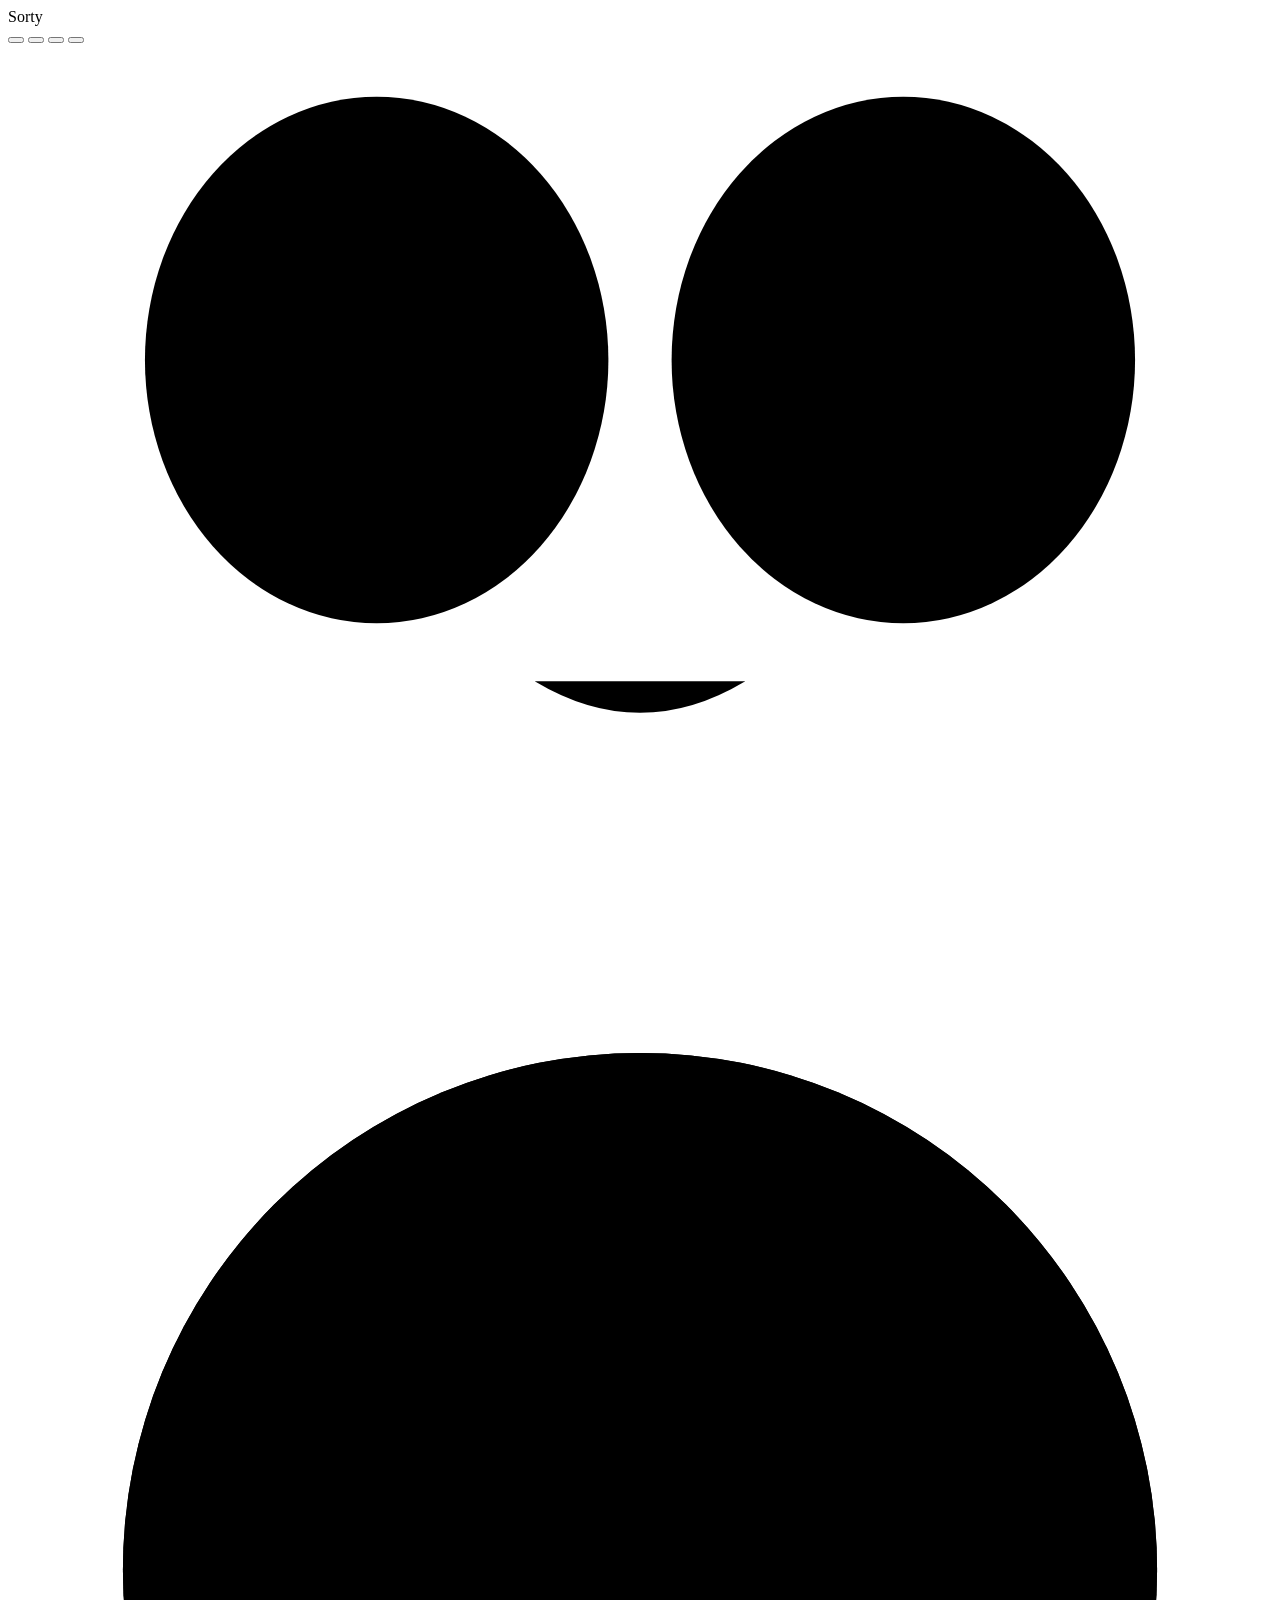
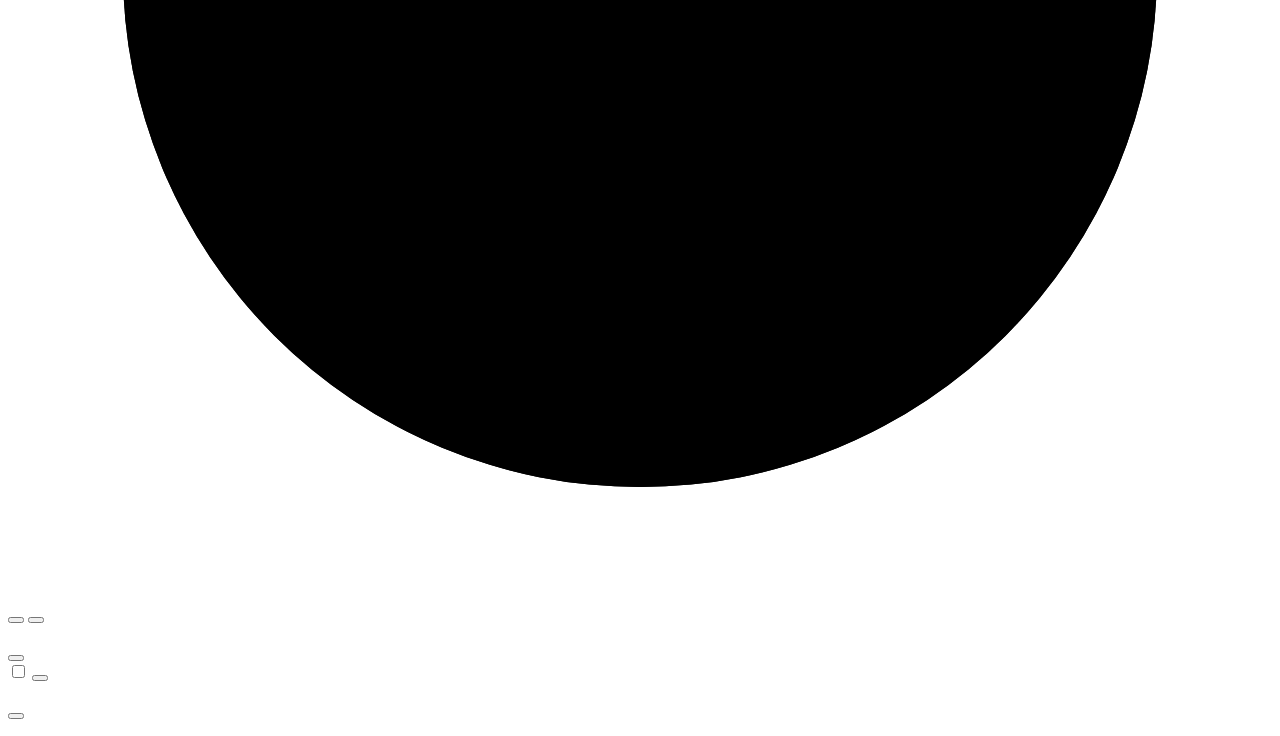
==== sorty/kiosk/index.html @ 72f1510b "Add Sorty's brain, local server, scenario bank and offline tests - brain/: Claude vision loop with f" ====
<!doctype html>
<html lang="en">
<head>
<meta charset="utf-8">
<meta name="viewport" content="width=device-width, initial-scale=1, viewport-fit=cover">
<meta name="theme-color" content="#F4F1EA">
<title>Sorty - which bin?</title>
<link rel="icon" href="data:image/svg+xml,%3Csvg xmlns='http://www.w3.org/2000/svg' viewBox='0 0 64 64'%3E%3Crect width='64' height='64' rx='14' fill='%2311161C'/%3E%3Cellipse cx='22' cy='32' rx='9' ry='12' fill='%23fff'/%3E%3Cellipse cx='42' cy='32' rx='9' ry='12' fill='%23fff'/%3E%3Ccircle cx='24' cy='33' r='4' fill='%2311161C'/%3E%3Ccircle cx='44' cy='33' r='4' fill='%2311161C'/%3E%3C/svg%3E">
<link rel="stylesheet" href="css/styles.css">
</head>
<body data-state="boot">

<div id="app">
  <header id="topbar">
    <div class="brand">
      <span class="mini-eyes" aria-hidden="true"><i></i><i></i></span>
      <span id="brandName">Sorty</span>
      <span id="modeBadge" class="badge" hidden></span>
    </div>
    <div id="counter" class="counter" hidden></div>
    <div class="controls">
      <div class="seg" id="langSeg" role="group"></div>
      <button class="ctl" id="btnMute" type="button"></button>
      <button class="ctl" id="btnDemo" type="button"></button>
      <button class="ctl" id="btnTrace" type="button"></button>
      <button class="ctl" id="btnFull" type="button"></button>
    </div>
  </header>

  <main id="stage">
    <section id="panelMsg">
      <div id="face" data-show="boot idle looking" aria-hidden="true">
        <svg viewBox="0 0 240 136" class="face-svg" focusable="false">
          <g class="eye"><ellipse class="sclera" cx="70" cy="60" rx="44" ry="50"/>
            <g class="pupil"><circle cx="70" cy="62" r="19"/><circle class="glint" cx="77" cy="54" r="6"/></g></g>
          <g class="eye"><ellipse class="sclera" cx="170" cy="60" rx="44" ry="50"/>
            <g class="pupil"><circle cx="170" cy="62" r="19"/><circle class="glint" cx="177" cy="54" r="6"/></g></g>
          <path class="smile" d="M100 121 Q120 133 140 121"/>
        </svg>
      </div>
      <div id="errIcon" data-show="error" aria-hidden="true"></div>
      <div id="pictogram" data-show="show" aria-hidden="true"></div>
      <div id="itemChip" class="chip light" data-show="ask show" hidden></div>
      <h1 id="headline" data-show="boot idle looking ask show error"></h1>
      <p id="sub" data-show="boot idle looking ask show error"></p>
      <div id="answers" data-show="ask"></div>
      <div id="answerTimer" data-show="ask" aria-hidden="true"><i></i></div>
      <div id="listen" data-show="ask"><span class="mic" aria-hidden="true"></span><span id="listenText"></span></div>
      <div id="bubble" hidden></div>
    </section>

    <section id="panelCam" data-show="boot idle looking ask show">
      <div id="camFrame" data-mode="off">
        <video id="video" playsinline muted autoplay></video>
        <canvas id="still"></canvas>
        <div id="camOff"><span class="camoff-ico" aria-hidden="true"></span><span id="camOffText"></span></div>
        <div class="scan" aria-hidden="true"></div>
        <div class="flash" aria-hidden="true"></div>
        <div class="brackets" aria-hidden="true"><i></i><i></i><i></i><i></i></div>
        <div id="camTag" class="tag"></div>
        <div id="onAir" class="tag air" hidden><i></i><span id="onAirText"></span></div>
        <div id="demoBadge" class="tag demo" hidden></div>
        <div id="demoNote" class="tag note" hidden></div>
        <svg id="stillRing" viewBox="0 0 44 44" aria-hidden="true" focusable="false">
          <circle class="bg" cx="22" cy="22" r="18"/><circle class="fg" cx="22" cy="22" r="18"/>
        </svg>
      </div>
      <div id="camActions">
        <button id="btnScan" class="big" type="button" data-show="boot idle"></button>
        <button id="btnDone" class="big" type="button" data-show="show"></button>
        <span id="camHint"></span>
      </div>
    </section>
  </main>
</div>

<!-- Verdict: fills the screen with the bin's colour; the bin strip stays on top of it. -->
<section id="verdict" data-show="verdict" hidden>
  <div class="v-top">
    <div class="v-chips"><span id="vChip" class="chip"></span><span id="vGuess" class="chip ghost" hidden></span></div>
    <div class="v-progress" aria-hidden="true"><i id="vBar"></i></div>
  </div>
  <div class="v-body" id="vBody"></div>
</section>

<section id="thanks" data-show="thanks" hidden>
  <svg viewBox="0 0 240 136" class="face-svg happy-face" aria-hidden="true" focusable="false">
    <path class="happy" d="M30 78 Q70 26 110 78"/><path class="happy" d="M130 78 Q170 26 210 78"/>
    <path class="smile" d="M92 112 Q120 136 148 112"/>
  </svg>
  <h2 id="thanksHead"></h2>
  <p id="thanksSub"></p>
</section>

<footer id="binStrip"></footer>

<div id="caption" hidden><span class="cap-ico" aria-hidden="true"></span><span id="captionText"></span></div>
<button id="soundHint" type="button" hidden></button>

<div id="backdrop" hidden></div>

<aside id="demoDrawer" class="drawer left" aria-hidden="true">
  <div class="drawer-head">
    <div><h2 id="demoTitle"></h2><p id="demoSub"></p></div>
    <button class="ctl" id="demoClose" type="button"></button>
  </div>
  <div class="drawer-tools">
    <label class="switch"><input type="checkbox" id="autoPlay"><span class="track" aria-hidden="true"></span>
      <span><b id="autoPlayLabel"></b><small id="autoPlaySub"></small></span></label>
    <button id="playAll" class="pill" type="button"></button>
  </div>
  <div id="demoList" class="drawer-body"></div>
  <p class="drawer-foot" id="demoFoot"></p>
</aside>

<aside id="tracePanel" class="drawer right" aria-hidden="true">
  <div class="drawer-head">
    <div><h2 id="traceTitle"></h2><p id="traceMeta"></p></div>
    <button class="ctl" id="traceClose" type="button"></button>
  </div>
  <div id="traceList" class="drawer-body"></div>
  <div id="traceTurns" class="trace-turns"></div>
  <p class="drawer-foot" id="traceCam"></p>
</aside>

<script src="js/i18n.js"></script>
<script src="js/icons.js"></script>
<script src="js/voice.js"></script>
<script src="js/camera.js"></script>
<script src="js/mock.js"></script>
<script src="js/api.js"></script>
<script src="js/app.js"></script>
</body>
</html>
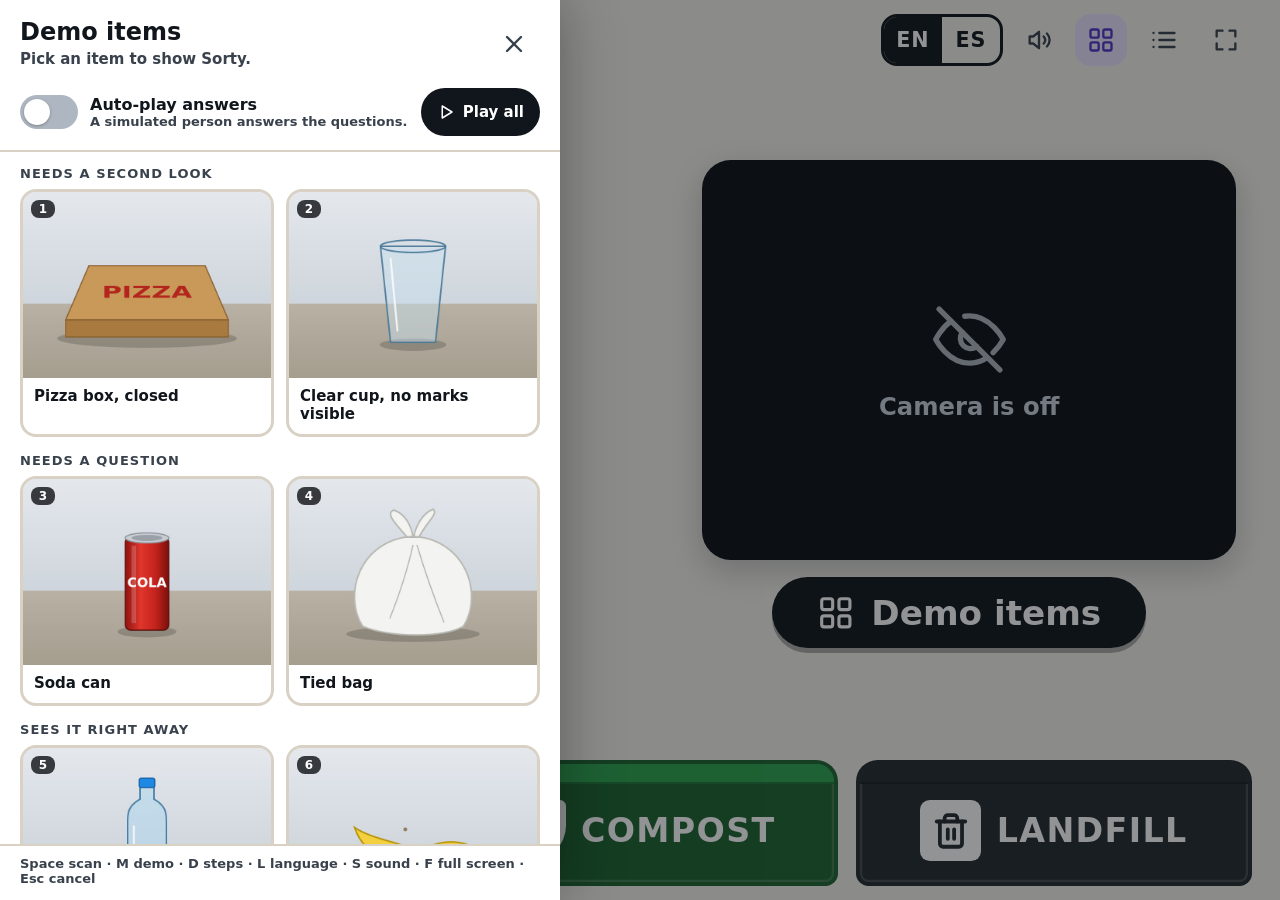
==== commit e229867e: "Add the 27 rendered test images and their Blender scripts; agents' latest work Co-Authored-By: Claud" ====
--- a/sorty/kiosk/index.html
+++ b/sorty/kiosk/index.html
@@ -123,12 +123,12 @@
   <p class="drawer-foot" id="traceCam"></p>
 </aside>
 
-<script src="js/i18n.js"></script>
-<script src="js/icons.js"></script>
-<script src="js/voice.js"></script>
-<script src="js/camera.js"></script>
-<script src="js/mock.js"></script>
-<script src="js/api.js"></script>
-<script src="js/app.js"></script>
+<script charset="utf-8" src="js/i18n.js"></script>
+<script charset="utf-8" src="js/icons.js"></script>
+<script charset="utf-8" src="js/voice.js"></script>
+<script charset="utf-8" src="js/camera.js"></script>
+<script charset="utf-8" src="js/mock.js"></script>
+<script charset="utf-8" src="js/api.js"></script>
+<script charset="utf-8" src="js/app.js"></script>
 </body>
 </html>
--- a/sorty/kiosk/css/styles.css
+++ b/sorty/kiosk/css/styles.css
@@ -0,0 +1,468 @@
+/* Sorty kiosk styles. Landscape tablet/monitor first (e.g. 1280x800); portrait rules at the end.
+   Sizes are tied to the viewport height so the big text stays readable from about 2 m on any screen. */
+
+:root {
+  --bg: #F4F1EA;            /* warm paper: calm, friendly, and very different from every verdict colour */
+  --ink: #11161C;           /* main text: about 16:1 on --bg */
+  --ink2: #39424C;          /* secondary text: about 9:1 on --bg */
+  --card: #FFFFFF;
+  --line: #D8D1C4;
+  --accent: #4F35C2;        /* Sorty's "attention" colour; never used to mean a bin */
+  --accent-soft: #E6E0FA;
+  --accent-lite: #B9A8FF;
+  --amber: #F5A20B;         /* special items: warning-sign coding, black on amber */
+  --amber-ink: #15110A;
+  --strip-h: 17vh;
+  --font: "Segoe UI Variable Display", "Segoe UI", system-ui, -apple-system, "Helvetica Neue", Arial, sans-serif;
+}
+
+* { box-sizing: border-box; }
+html, body { height: 100%; margin: 0; }
+body {
+  background: var(--bg); color: var(--ink); font-family: var(--font);
+  overflow: hidden; -webkit-user-select: none; user-select: none;
+  -webkit-tap-highlight-color: transparent; touch-action: manipulation; -webkit-font-smoothing: antialiased;
+}
+button { font: inherit; color: inherit; cursor: pointer; border: 0; background: none; padding: 0; }
+button:focus-visible, .switch input:focus-visible + .track { outline: 4px solid var(--accent); outline-offset: 3px; }
+[hidden] { display: none !important; }
+svg { display: block; }
+
+#app {
+  height: 100vh; height: 100dvh; display: grid; grid-template-columns: minmax(0, 1fr); grid-template-rows: auto minmax(0, 1fr);
+  padding-bottom: var(--strip-h);
+}
+
+/* ---------- top bar (staff controls stay small and quiet) ---------- */
+#topbar { display: flex; align-items: center; justify-content: space-between; gap: 2vw; padding: 1.2vh 2.2vw .4vh; min-height: 8vh; }
+.brand { display: flex; align-items: center; gap: .6em; font-weight: 800; font-size: clamp(18px, 3.3vh, 36px); letter-spacing: .01em; }
+.mini-eyes { display: inline-flex; gap: .2em; padding: .3em .38em; border-radius: .45em; background: var(--ink); }
+.mini-eyes i { display: block; width: .42em; height: .62em; border-radius: 50%; background: #fff; animation: blink 5.2s infinite; }
+.badge { font-size: clamp(11px, 1.5vh, 15px); font-weight: 800; letter-spacing: .08em; padding: .35em .8em; border-radius: 99px; border: 2px solid var(--ink2); color: var(--ink2); }
+.counter { font-weight: 700; font-size: clamp(14px, 2.3vh, 24px); color: var(--ink2); display: flex; align-items: center; gap: .5em; white-space: nowrap; }
+.counter b { color: var(--ink); font-size: 1.25em; }
+.counter svg { width: 1.2em; height: 1.2em; }
+.controls { display: flex; align-items: center; gap: .8vw; }
+.ctl { min-width: 52px; min-height: 52px; border-radius: 16px; display: grid; place-items: center; color: var(--ink2); }
+.ctl svg { width: 28px; height: 28px; }
+.ctl:active { background: rgba(0, 0, 0, .08); }
+.ctl[aria-pressed="true"] { background: var(--accent-soft); color: var(--accent); }
+.seg { display: flex; border: 3px solid var(--ink); border-radius: 16px; overflow: hidden; }
+.seg button { min-width: 58px; min-height: 46px; font-weight: 800; font-size: clamp(15px, 2.3vh, 22px); letter-spacing: .04em; }
+.seg button[aria-pressed="true"] { background: var(--ink); color: #fff; }
+
+/* ---------- stage: message on the left, camera on the right ---------- */
+#stage {
+  display: grid; grid-template-columns: minmax(0, 1.15fr) minmax(0, 1fr); gap: 3.4vw;
+  padding: 1vh 3.4vw 2.2vh; min-height: 0; align-items: center;
+}
+body[data-state="ask"] #stage { grid-template-columns: minmax(0, 2fr) minmax(0, .8fr); }
+body[data-state="show"] #stage { grid-template-columns: minmax(0, 1fr) minmax(0, 1.1fr); }
+body[data-state="error"] #stage { grid-template-columns: minmax(0, 1fr); }
+
+#panelMsg { display: flex; flex-direction: column; justify-content: center; align-items: flex-start; gap: 2.2vh; min-width: 0; min-height: 0; }
+
+#headline {
+  margin: 0; font-weight: 800; line-height: 1.04; letter-spacing: -.012em;
+  font-size: clamp(34px, 10vh, 128px); text-wrap: balance; overflow-wrap: anywhere;
+}
+#headline.long { font-size: clamp(30px, 8vh, 104px); }
+#headline.xlong { font-size: clamp(26px, 6.2vh, 80px); }
+#sub { margin: 0; font-size: clamp(18px, 3.9vh, 48px); color: var(--ink2); font-weight: 600; line-height: 1.2; text-wrap: balance; }
+#sub:empty { display: none; }
+
+/* the face: two eyes that blink and glance at the item */
+#face { width: min(38vh, 30vw); transition: transform .25s ease; }
+#face.seen { transform: scale(1.06); }
+.face-svg { width: 100%; height: auto; overflow: visible; }
+.face-svg .sclera { fill: #fff; stroke: var(--ink); stroke-width: 7; }
+.face-svg .pupil { fill: var(--ink); transform: translate(calc(var(--gx, 0) * 16px), calc(var(--gy, 0) * 13px)); transition: transform .3s cubic-bezier(.3, .7, .3, 1); }
+.face-svg .glint { fill: #fff; }
+.face-svg .smile, .face-svg .happy { fill: none; stroke: var(--ink); stroke-width: 8; stroke-linecap: round; }
+.face-svg .eye { transform-box: fill-box; transform-origin: center; animation: blink 5.2s infinite; }
+@keyframes blink { 0%, 93%, 100% { transform: scaleY(1); } 96% { transform: scaleY(.08); } }
+
+#errIcon { width: 16vh; height: 16vh; color: var(--ink2); }
+#errIcon svg { width: 100%; height: 100%; stroke-width: 1.6; }
+body[data-state="error"] #panelMsg { align-items: center; text-align: center; }
+
+/* "I see: ..." chip - says what Sorty thinks the item is */
+.chip {
+  display: inline-flex; align-items: center; gap: .45em; padding: .3em .9em; border-radius: 99px;
+  font-weight: 700; font-size: clamp(16px, 3vh, 36px); line-height: 1.15; border: 3px solid currentColor; max-width: 100%;
+}
+.chip.light { background: var(--card); border-color: var(--ink); color: var(--ink); }
+.chip small { font-weight: 600; opacity: .78; font-size: .82em; }
+.chip svg { width: 1.05em; height: 1.05em; flex: none; }
+
+/* answers: big, identical buttons so the look of a button never nudges the answer */
+#answers { display: flex; flex-wrap: wrap; gap: 1.6vw; align-items: stretch; width: 100%; }
+.ans {
+  flex: 1 1 0; min-width: 22%; min-height: 20vh; border-radius: 3.2vh; background: var(--ink); color: #fff;
+  font-weight: 800; font-size: clamp(26px, 6.6vh, 84px); line-height: 1.05;
+  display: flex; align-items: center; justify-content: center; gap: .35em; padding: .2em .6em;
+  box-shadow: 0 .7vh 0 rgba(0, 0, 0, .3); transition: transform .08s, box-shadow .08s;
+}
+.ans svg { width: .95em; height: .95em; stroke-width: 3; flex: none; }
+.ans:active, .ans.pressed { transform: translateY(.45vh); box-shadow: 0 .25vh 0 rgba(0, 0, 0, .3); }
+.ans.secondary { flex: 0 1 auto; min-width: 20%; background: transparent; color: var(--ink); border: .55vh solid var(--ink); box-shadow: none; font-size: clamp(20px, 4.4vh, 56px); }
+.ans.choice { font-size: clamp(22px, 5vh, 62px); }
+.ans.picked { outline: .9vh solid var(--accent); outline-offset: .4vh; }
+#answerTimer { width: 100%; height: 1vh; border-radius: 99px; background: var(--line); overflow: hidden; }
+#answerTimer i { display: block; height: 100%; background: var(--ink2); transform-origin: left; }
+#answerTimer i.run { animation: drain linear forwards; animation-duration: var(--dur, 12s); }
+@keyframes drain { from { transform: scaleX(1); } to { transform: scaleX(0); } }
+
+#listen.auto { visibility: hidden; }
+#listen { display: flex; align-items: center; gap: 1vw; font-size: clamp(16px, 3vh, 34px); font-weight: 700; color: var(--ink2); min-height: 6vh; }
+#listen .mic { position: relative; flex: none; width: 5.6vh; height: 5.6vh; min-width: 34px; min-height: 34px; border-radius: 50%; display: grid; place-items: center; background: var(--line); color: var(--ink2); }
+#listen .mic svg { width: 56%; height: 56%; }
+#listen.on .mic { background: var(--accent); color: #fff; }
+#listen.on .mic::after { content: ""; position: absolute; inset: -5px; border-radius: 50%; border: 3px solid var(--accent); animation: ring 1.4s ease-out infinite; }
+@keyframes ring { from { transform: scale(.9); opacity: .9; } to { transform: scale(1.6); opacity: 0; } }
+#bubble {
+  align-self: flex-start; display: inline-flex; align-items: center; gap: .5em; background: var(--accent-soft); color: var(--ink);
+  border-radius: 2.6vh 2.6vh 2.6vh .7vh; padding: .45em .9em; font-size: clamp(18px, 3.6vh, 44px); font-weight: 700; line-height: 1.15;
+  animation: pop .22s ease-out;
+}
+#bubble svg { width: 1.1em; height: 1.1em; flex: none; }
+#bubble small { font-weight: 600; opacity: .8; font-size: .75em; }
+@keyframes pop { from { transform: scale(.9); opacity: 0; } to { transform: none; opacity: 1; } }
+
+/* ---------- camera panel ---------- */
+#panelCam { display: flex; flex-direction: column; align-items: center; justify-content: center; gap: 1.8vh; min-width: 0; min-height: 0; height: 100%; }
+#camFrame {
+  position: relative; width: 100%; max-width: calc(55vh * 4 / 3); aspect-ratio: 4 / 3; border-radius: 3.2vh; overflow: hidden;
+  background: #0D1014; box-shadow: 0 1.2vh 3.4vh rgba(17, 22, 28, .22); cursor: pointer;
+}
+body[data-state="ask"] #camFrame { max-width: calc(33vh * 4 / 3); }
+#video, #still { position: absolute; inset: 0; width: 100%; height: 100%; object-fit: cover; display: block; }
+#video { transform: scaleX(-1); }                                  /* mirrored preview only; sent frames are not mirrored */
+#still { transition: opacity .2s; }
+#camFrame[data-mode="live"] #still { opacity: 0; pointer-events: none; }
+#camFrame[data-mode="off"] #video, #camFrame[data-mode="off"] #still { opacity: 0; }
+#camFrame[data-mode="still"] #still { opacity: 1; }
+#still.swap { opacity: 0 !important; }
+#camOff { position: absolute; inset: 0; display: none; flex-direction: column; align-items: center; justify-content: center; gap: 1.4vh; color: #C9D1D9; font-weight: 700; font-size: clamp(15px, 2.7vh, 30px); text-align: center; padding: 2vh; }
+#camFrame[data-mode="off"] #camOff { display: flex; }
+.camoff-ico svg { width: 9vh; height: 9vh; opacity: .85; stroke-width: 1.6; }
+
+.brackets { position: absolute; inset: 6%; pointer-events: none; }
+.brackets i { position: absolute; width: 13%; aspect-ratio: 1; border: .9vh solid #fff; filter: drop-shadow(0 0 3px rgba(0, 0, 0, .6)); transition: border-color .2s; }
+.brackets i:nth-child(1) { left: 0; top: 0; border-right: 0; border-bottom: 0; border-top-left-radius: 2.2vh; }
+.brackets i:nth-child(2) { right: 0; top: 0; border-left: 0; border-bottom: 0; border-top-right-radius: 2.2vh; }
+.brackets i:nth-child(3) { left: 0; bottom: 0; border-right: 0; border-top: 0; border-bottom-left-radius: 2.2vh; }
+.brackets i:nth-child(4) { right: 0; bottom: 0; border-left: 0; border-top: 0; border-bottom-right-radius: 2.2vh; }
+body[data-state="idle"] .brackets, body[data-state="show"] .brackets { animation: breathe 2.6s ease-in-out infinite; }
+@keyframes breathe { 0%, 100% { transform: scale(1); } 50% { transform: scale(.955); } }
+#camFrame.seen .brackets i { border-color: var(--accent-lite); }
+body[data-state="looking"] .brackets, body[data-state="ask"] .brackets, body[data-state="boot"] .brackets,
+#camFrame[data-mode="off"] .brackets { opacity: 0; }
+
+.tag {
+  position: absolute; display: inline-flex; align-items: center; gap: .5em; padding: .4em .9em; border-radius: 99px;
+  background: rgba(13, 16, 20, .8); color: #fff; font-weight: 800; font-size: clamp(13px, 2.4vh, 26px); letter-spacing: .02em; white-space: nowrap;
+}
+#camTag { left: 50%; bottom: 4.5%; transform: translateX(-50%); }
+body:not([data-state="idle"]):not([data-state="show"]) #camTag, #camFrame[data-mode="off"] #camTag { display: none; }
+.tag.air { right: 4%; top: 4.5%; font-size: clamp(11px, 1.7vh, 17px); }
+.tag.air i { width: .7em; height: .7em; border-radius: 50%; background: #FF5A52; animation: pulse 1.6s ease-in-out infinite; }
+@keyframes pulse { 0%, 100% { opacity: 1; } 50% { opacity: .35; } }
+.tag.demo { left: 4%; top: 4.5%; background: var(--accent); font-size: clamp(11px, 1.8vh, 18px); letter-spacing: .1em; }
+.tag.note { left: 50%; bottom: 4.5%; transform: translateX(-50%); background: var(--accent); font-size: clamp(12px, 2.1vh, 22px); }
+#camFrame.is-demo #camTag { display: none; }
+
+.scan { position: absolute; left: 0; right: 0; top: 0; height: 22%; opacity: 0; transform: translateY(-100%); pointer-events: none;
+  background: linear-gradient(to bottom, rgba(185, 168, 255, 0), rgba(185, 168, 255, .5) 85%, rgba(255, 255, 255, .95)); }
+body[data-state="looking"] .scan { opacity: 1; animation: scan 1.5s cubic-bezier(.45, 0, .55, 1) infinite; }
+@keyframes scan { from { transform: translateY(-100%); } to { transform: translateY(460%); } }
+.flash { position: absolute; inset: 0; background: #fff; opacity: 0; pointer-events: none; }
+.flash.go { animation: flash .34s ease-out; }
+@keyframes flash { from { opacity: .85; } to { opacity: 0; } }
+
+/* fills while the item is held still: tells people "hold it there" without words */
+#stillRing { position: absolute; right: 4%; bottom: 5%; width: 8vh; height: 8vh; min-width: 44px; min-height: 44px; transform: rotate(-90deg); opacity: 0; transition: opacity .15s; }
+#stillRing.on { opacity: 1; }
+#stillRing .bg { fill: rgba(13, 16, 20, .6); stroke: rgba(255, 255, 255, .35); stroke-width: 4; }
+#stillRing .fg { fill: none; stroke: #fff; stroke-width: 4; stroke-linecap: round; stroke-dasharray: 113.1; stroke-dashoffset: 113.1; transition: stroke-dashoffset .15s linear; }
+
+#camActions { display: flex; align-items: center; justify-content: center; gap: 1.6vw; flex-wrap: wrap; min-height: 8vh; }
+body[data-state="ask"] #camActions, body[data-state="looking"] #camActions { display: none; }
+.big {
+  position: relative; display: inline-flex; align-items: center; gap: .5em; padding: .45em 1.3em; border-radius: 99px;
+  background: var(--ink); color: #fff; font-weight: 800; font-size: clamp(20px, 3.8vh, 46px); min-height: 64px;
+  box-shadow: 0 .55vh 0 rgba(0, 0, 0, .3); transition: transform .08s, box-shadow .08s;
+}
+.big svg { width: 1.1em; height: 1.1em; flex: none; }
+.big:active { transform: translateY(.35vh); box-shadow: 0 .2vh 0 rgba(0, 0, 0, .3); }
+.big .ring { width: 1.25em; height: 1.25em; transform: rotate(-90deg); }
+.big .ring circle { fill: none; stroke-width: 5; }
+.big .ring .bg { stroke: rgba(255, 255, 255, .28); }
+.big .ring .fg { stroke: #fff; stroke-linecap: round; stroke-dasharray: 113.1; stroke-dashoffset: 0; }
+.big .ring .fg.run { animation: ringdrain linear forwards; animation-duration: var(--dur, 10s); }
+@keyframes ringdrain { from { stroke-dashoffset: 0; } to { stroke-dashoffset: 113.1; } }
+#camHint { font-weight: 600; color: var(--ink2); font-size: clamp(13px, 2.4vh, 26px); }
+
+/* ---------- pictograms for "show me again" ---------- */
+#pictogram { width: min(40vh, 30vw); aspect-ratio: 16 / 15; }
+.pg { width: 100%; height: 100%; overflow: visible; }
+.pg-ink { fill: none; stroke: var(--ink); stroke-width: 6; stroke-linecap: round; stroke-linejoin: round; }
+.pg-fill { fill: #fff; } .pg-fill2 { fill: var(--accent-soft); } .pg-acc { stroke: var(--accent); } .pg-dot { fill: var(--ink); stroke: none; }
+.pg-glass { fill: rgba(255, 255, 255, .45); }
+.pg-lid { transform-origin: 46px 114px; animation: pg-lid 2.8s ease-in-out infinite; }
+@keyframes pg-lid { 0%, 12% { transform: rotate(0); } 45%, 86% { transform: rotate(-48deg); } 100% { transform: rotate(0); } }
+.pg-peek { animation: pg-peek 2.8s ease-in-out infinite; }
+@keyframes pg-peek { 0%, 40% { opacity: 0; transform: translateY(10px); } 56%, 86% { opacity: 1; transform: none; } 100% { opacity: 0; } }
+.pg-flip { transform-box: fill-box; transform-origin: center; animation: pg-flip 2.6s ease-in-out infinite; }
+@keyframes pg-flip { 0%, 15% { transform: scaleX(1); } 35% { transform: scaleX(.03); } 55%, 100% { transform: scaleX(1); } }
+.pg-front { animation: pg-front 2.6s linear infinite; } .pg-back { animation: pg-back 2.6s linear infinite; }
+@keyframes pg-front { 0%, 35% { opacity: 1; } 35.1%, 100% { opacity: 0; } }
+@keyframes pg-back { 0%, 35% { opacity: 0; } 35.1%, 100% { opacity: 1; } }
+.pg-tilt { transform-origin: 120px 110px; animation: pg-tilt 3s ease-in-out infinite; }
+@keyframes pg-tilt { 0%, 12% { transform: rotate(0); } 46%, 88% { transform: rotate(180deg); } 100% { transform: rotate(0); } }
+.pg-bottom { stroke: var(--accent); }
+.pg-mag { animation: pg-mag 2.8s ease-in-out infinite; }
+@keyframes pg-mag { 0%, 100% { transform: translate(34px, -34px); } 45%, 75% { transform: translate(-30px, 2px); } }
+.pg-zoom { transform-origin: 120px 100px; animation: pg-zoom 2.4s ease-in-out infinite; }
+@keyframes pg-zoom { 0%, 10% { transform: scale(.55); } 60%, 90% { transform: scale(1.5); } 100% { transform: scale(.55); } }
+.pg-away { animation: pg-away 2.6s ease-in-out infinite; }
+@keyframes pg-away { 0%, 15% { transform: none; opacity: 1; } 60%, 90% { transform: translateX(46px); opacity: .12; } 100% { transform: none; opacity: 1; } }
+.pg-wob { transform-origin: 120px 102px; animation: pg-wob 2.8s ease-in-out infinite; }
+@keyframes pg-wob { 0% { transform: rotate(-9deg); } 8% { transform: rotate(9deg); } 16% { transform: rotate(-8deg); } 24% { transform: rotate(7deg); } 32% { transform: rotate(-4deg); } 42%, 100% { transform: rotate(0); } }
+.pg-lines { animation: pg-lines 2.8s linear infinite; }
+@keyframes pg-lines { 0%, 34% { opacity: 1; } 46%, 100% { opacity: 0; } }
+.pg-ok { animation: pg-ok 2.8s linear infinite; }
+@keyframes pg-ok { 0%, 48% { opacity: 0; } 58%, 100% { opacity: 1; } }
+
+/* ---------- the bins, always at the bottom edge: closest to the real bins below the screen ---------- */
+#binStrip {
+  position: fixed; left: 0; right: 0; bottom: 0; height: var(--strip-h); z-index: 30;
+  display: grid; grid-auto-flow: column; grid-auto-columns: minmax(0, 1fr); gap: 1.4vw; padding: 1.4vh 2.2vw 1.6vh; pointer-events: none;
+}
+.bin {
+  position: relative; display: flex; align-items: center; justify-content: center; gap: 1.2vw; padding-top: 1.8vh; min-width: 0;
+  border-radius: 2.4vh 2.4vh 1.4vh 1.4vh; background: var(--shade); color: #fff; border: .55vh solid rgba(255, 255, 255, 0);
+  box-shadow: inset 0 0 0 .25vh rgba(255, 255, 255, .16); overflow: hidden;
+  transition: transform .3s cubic-bezier(.3, 1.3, .5, 1), opacity .3s, filter .3s, box-shadow .3s, border-color .3s;
+}
+.bin::before { content: ""; position: absolute; left: 0; right: 0; top: 0; height: 2vh; background: var(--c); border-bottom: .3vh solid rgba(0, 0, 0, .28); }
+.bin .ico { flex: none; width: 6.8vh; height: 6.8vh; display: grid; place-items: center; background: #fff; color: var(--shade); }
+.bin .ico svg { width: 62%; height: 62%; stroke-width: 2.4; }
+.bin .lbl { font-weight: 800; font-size: clamp(15px, 3.7vh, 46px); letter-spacing: .04em; text-transform: uppercase; white-space: nowrap; overflow: hidden; text-overflow: ellipsis; }
+/* shape is a second code next to colour: circle, leaf, square */
+.shape-recycle { border-radius: 50%; } .shape-compost { border-radius: 58% 10% 58% 10%; } .shape-landfill { border-radius: 16%; } .shape-other { border-radius: 30%; }
+
+body[data-state="verdict"] .bin { opacity: .3; filter: grayscale(.65); }
+body[data-state="verdict"] .bin.target {
+  opacity: 1; filter: none; border-color: #fff; transform: translateY(-1.5vh) scale(1.02);
+  box-shadow: 0 0 0 .5vh rgba(255, 255, 255, .3), 0 0 6vh .6vh var(--c);
+}
+body[data-state="verdict"][data-vkind="special"] #binStrip::after {
+  content: ""; position: absolute; left: 3vw; right: 3vw; top: 52%; height: 1vh; border-radius: 99px; background: var(--amber-ink); transform: rotate(-1.8deg);
+}
+
+/* ---------- verdict ---------- */
+#verdict {
+  position: fixed; inset: 0; z-index: 20; background: var(--vbg, #20252B); color: var(--vink, #fff);
+  display: grid; grid-template-rows: auto minmax(0, 1fr); padding: 2vh 3.2vw calc(var(--strip-h) + 1.2vh); animation: vIn .28s ease-out;
+}
+@keyframes vIn { from { opacity: 0; transform: scale(1.02); } to { opacity: 1; transform: none; } }
+.v-top { display: flex; align-items: flex-start; justify-content: space-between; gap: 2vw; min-height: 9.5vh; }
+.v-progress { margin-top: 2.2vh; }
+.v-chips { display: flex; gap: 1vw; min-width: 0; max-width: 27vw; }
+.v-chips .chip { min-width: 0; }
+.v-chips .chip > span:last-child { white-space: nowrap; overflow: hidden; text-overflow: ellipsis; }
+#verdict .chip { background: rgba(127, 127, 127, .2); }
+.chip.ghost { border-style: dashed; font-size: clamp(13px, 2.3vh, 26px); }
+.v-progress { flex: none; width: 14vw; height: 1.1vh; border-radius: 99px; background: rgba(127, 127, 127, .4); overflow: hidden; }
+.v-progress i { display: block; height: 100%; background: currentColor; transform-origin: left; }
+.v-progress i.run { animation: drain linear forwards; animation-duration: var(--dur, 8s); }
+
+.v-body { display: grid; grid-template-rows: auto minmax(0, 1fr); min-height: 0; gap: .6vh; }
+.v-body.split { grid-template-rows: auto minmax(0, 1fr) auto; gap: 1.2vh; }
+.v-text { display: flex; flex-direction: column; align-items: center; text-align: center; gap: 1.1vh; min-width: 0; }
+.v-prep {
+  display: flex; align-items: center; gap: .55em; background: #fff; color: #11161C; border-radius: 2.6vh;
+  padding: .26em .9em .26em .4em; font-weight: 800; font-size: clamp(22px, 5.6vh, 70px); line-height: 1.1; box-shadow: 0 .5vh 0 rgba(0, 0, 0, .22);
+}
+.num { flex: none; display: inline-grid; place-items: center; width: 1.45em; height: 1.45em; border-radius: 50%; background: #11161C; color: #fff; font-weight: 900; font-size: .82em; line-height: 1; }
+.v-main { display: flex; align-items: center; justify-content: center; gap: 2.2vw; min-width: 0; }
+.v-main .num { background: #fff; color: var(--vbg); font-size: clamp(22px, 5.4vh, 66px); }
+.v-badge { flex: none; width: 15vh; height: 15vh; display: grid; place-items: center; background: #fff; color: var(--vbg); }
+.v-badge svg { width: 62%; height: 62%; stroke-width: 2.3; }
+.v-word { font-weight: 900; font-size: clamp(54px, 16vh, 204px); line-height: .92; letter-spacing: .012em; text-transform: uppercase; }
+.has-prep .v-word { font-size: clamp(46px, 12vh, 156px); }
+.has-prep .v-badge { width: 11.5vh; height: 11.5vh; }
+.v-where { font-weight: 800; font-size: clamp(24px, 5.6vh, 72px); line-height: 1.1; }
+.v-reason { font-weight: 600; font-size: clamp(18px, 3.9vh, 50px); line-height: 1.2; text-align: center; text-wrap: balance; }
+.v-arrowrow { position: relative; min-height: 10vh; }
+.v-arrow { position: absolute; left: 50%; top: 50%; width: 20vh; height: 20vh; color: #fff; transform: translate(-50%, -50%) rotate(var(--angle, 0deg)); }
+.v-arrow svg { width: 100%; height: 100%; animation: nudge 1.05s ease-in-out infinite; }
+@keyframes nudge { 0%, 100% { transform: translateY(-7%); } 50% { transform: translateY(8%); } }
+
+/* two items, two bins: one panel per bin, in the same left-to-right order as the bins */
+.v-split { display: grid; grid-auto-flow: column; grid-auto-columns: minmax(0, 1fr); gap: 2vw; min-height: 0; }
+.v-panel {
+  border-radius: 3vh; background: var(--pshade); color: #fff; border: .5vh solid rgba(255, 255, 255, .8);
+  display: grid; grid-template-rows: auto auto auto minmax(0, 1fr); justify-items: center; text-align: center; padding: 1.4vh 1.4vw 0; min-height: 0; min-width: 0;
+}
+.p-item { font-weight: 800; font-size: clamp(20px, 4.6vh, 58px); line-height: 1.15; background: #fff; color: #11161C; border-radius: 99px; padding: .1em .8em; max-width: 100%; }
+.p-word { display: flex; align-items: center; gap: .3em; font-weight: 900; font-size: clamp(32px, 9vh, 114px); line-height: 1; text-transform: uppercase; margin-top: .9vh; }
+.p-word .v-badge { width: 8.6vh; height: 8.6vh; color: var(--pshade); }
+.p-where { font-weight: 700; font-size: clamp(16px, 3.5vh, 44px); line-height: 1.15; margin-top: .4vh; }
+.p-arrowrow { position: relative; width: 100%; min-height: 6vh; }
+
+/* special item / not trash */
+.v-special, .v-keep { grid-row: 1 / -1; display: flex; flex-direction: column; align-items: center; justify-content: center; text-align: center; gap: 1.8vh; min-height: 0; }
+.sp-icon { width: 21vh; height: 21vh; }
+.sp-icon svg { width: 100%; height: 100%; stroke-width: 1.9; }
+.sp-head { font-weight: 900; font-size: clamp(40px, 11.5vh, 146px); line-height: 1; text-wrap: balance; }
+.sp-dest { display: flex; align-items: center; gap: .5em; background: var(--amber-ink); color: #fff; border-radius: 99px; padding: .3em 1em; font-weight: 800; font-size: clamp(22px, 5.2vh, 66px); line-height: 1.1; }
+.sp-dest svg { width: 1em; height: 1em; flex: none; }
+.sp-dest small { font-weight: 600; opacity: .85; font-size: .72em; }
+.v-also { font-weight: 700; font-size: clamp(16px, 3.4vh, 42px); }
+.v-keep .sp-icon { width: 17vh; height: 17vh; color: var(--accent); }
+
+/* ---------- thank you (the pleasant ending) ---------- */
+#thanks {
+  position: fixed; inset: 0; z-index: 20; background: var(--bg); display: flex; flex-direction: column; align-items: center; justify-content: center;
+  gap: 2vh; padding-bottom: var(--strip-h); text-align: center; animation: vIn .25s ease-out;
+}
+#thanks .face-svg { width: min(34vh, 30vw); }
+#thanks h2 { margin: 0; font-weight: 900; font-size: clamp(48px, 13vh, 164px); line-height: 1; }
+#thanks p { margin: 0; font-weight: 700; font-size: clamp(20px, 4.2vh, 52px); color: var(--ink2); }
+#thanks p b { color: var(--ink); }
+
+/* ---------- captions + sound hint ---------- */
+#caption {
+  position: fixed; left: 0; right: 0; top: 1.5vh; margin: 0 auto; width: fit-content; z-index: 35; max-width: min(38vw, 900px);
+  display: flex; align-items: center; gap: .6em; padding: .45em 1em; border-radius: 1.6vh; background: rgba(13, 16, 20, .92); color: #fff;
+  font-weight: 600; font-size: clamp(14px, 2.4vh, 27px); line-height: 1.2; pointer-events: none; box-shadow: 0 .4vh 1.6vh rgba(0, 0, 0, .25);
+}
+.cap-ico svg { width: 1.25em; height: 1.25em; }
+#soundHint {
+  position: fixed; left: 0; right: 0; bottom: calc(var(--strip-h) + 1.2vh); margin: 0 auto; width: fit-content; max-width: 92vw; z-index: 36;
+  display: flex; align-items: center; gap: .6em; padding: .6em 1.2em; border-radius: 99px; background: var(--accent); color: #fff;
+  font-weight: 800; font-size: clamp(14px, 2.5vh, 26px); box-shadow: 0 .5vh 1.6vh rgba(0, 0, 0, .25); min-height: 48px;
+}
+#soundHint svg { width: 1.2em; height: 1.2em; }
+
+/* ---------- drawers (demo items / how Sorty decided) ---------- */
+#backdrop { position: fixed; inset: 0; z-index: 40; background: rgba(13, 16, 20, .45); }
+.drawer {
+  position: fixed; top: 0; bottom: 0; z-index: 50; width: min(560px, 94vw); background: var(--card); color: var(--ink);
+  display: flex; flex-direction: column; box-shadow: 0 0 6vh rgba(0, 0, 0, .35); visibility: hidden;
+  transition: transform .25s ease, visibility 0s linear .25s; -webkit-user-select: text; user-select: text;
+}
+.drawer.left { left: 0; transform: translateX(-102%); }
+.drawer.right { right: 0; transform: translateX(102%); }
+.drawer.open { transform: none; visibility: visible; transition: transform .25s ease, visibility 0s; }
+.drawer-head { display: flex; justify-content: space-between; align-items: flex-start; gap: 12px; padding: 18px 20px 10px; }
+.drawer-head h2 { margin: 0; font-size: 24px; font-weight: 800; }
+.drawer-head p { margin: 4px 0 0; color: var(--ink2); font-size: 15px; font-weight: 600; }
+.drawer-tools { display: flex; align-items: center; justify-content: space-between; gap: 12px; padding: 8px 20px 14px; border-bottom: 2px solid var(--line); }
+.drawer-body { flex: 1; overflow: auto; padding: 14px 20px; -webkit-overflow-scrolling: touch; }
+.drawer-foot { margin: 0; padding: 10px 20px 14px; font-size: 13px; color: var(--ink2); font-weight: 600; border-top: 2px solid var(--line); }
+.drawer-foot:empty { display: none; }
+.group-title { margin: 16px 0 8px; font-size: 13px; font-weight: 800; letter-spacing: .08em; text-transform: uppercase; color: var(--ink2); }
+.group-title:first-child { margin-top: 0; }
+.cards { display: grid; grid-template-columns: repeat(2, minmax(0, 1fr)); gap: 12px; }
+.card { position: relative; display: flex; flex-direction: column; text-align: left; border: 3px solid var(--line); border-radius: 16px; overflow: hidden; background: #fff; }
+.card:active, .card.running { border-color: var(--accent); }
+.card img { width: 100%; aspect-ratio: 4 / 3; object-fit: cover; display: block; background: #DDD; }
+.card span { padding: 9px 11px 11px; font-weight: 700; font-size: 15px; line-height: 1.2; }
+.card kbd { position: absolute; left: 8px; top: 8px; min-width: 24px; padding: 2px 6px; border-radius: 8px; background: rgba(13, 16, 20, .8); color: #fff; font: 800 12px var(--font); text-align: center; }
+.switch { display: flex; align-items: center; gap: 12px; cursor: pointer; }
+.switch input { position: absolute; opacity: 0; width: 1px; height: 1px; }
+.switch .track { flex: none; width: 58px; height: 34px; border-radius: 99px; background: #AEB7C1; position: relative; transition: background .15s; }
+.switch .track::after { content: ""; position: absolute; left: 4px; top: 4px; width: 26px; height: 26px; border-radius: 50%; background: #fff; transition: transform .15s; box-shadow: 0 1px 3px rgba(0, 0, 0, .3); }
+.switch input:checked + .track { background: var(--accent); }
+.switch input:checked + .track::after { transform: translateX(24px); }
+.switch b { display: block; font-size: 16px; }
+.switch small { display: block; font-size: 13px; color: var(--ink2); font-weight: 600; }
+.pill { display: inline-flex; align-items: center; gap: 8px; padding: 10px 16px; border-radius: 99px; background: var(--ink); color: #fff; font-weight: 800; font-size: 15px; min-height: 48px; white-space: nowrap; }
+.pill svg { width: 18px; height: 18px; }
+.trace-empty { color: var(--ink2); font-weight: 600; font-size: 16px; }
+.trow { display: grid; grid-template-columns: 58px minmax(0, 1fr); gap: 10px; padding: 9px 0; border-bottom: 1px solid var(--line); align-items: start; }
+.trow time { font-variant-numeric: tabular-nums; font-weight: 700; color: var(--ink2); font-size: 14px; padding-top: 3px; }
+.trow .k { display: inline-block; font-size: 12px; font-weight: 800; letter-spacing: .06em; text-transform: uppercase; padding: 2px 8px; border-radius: 99px; background: var(--accent-soft); color: var(--accent); margin-bottom: 3px; }
+.trow .k.verdict { background: var(--ink); color: #fff; }
+.trow .k.ask, .trow .k.show { background: #FFE7B8; color: #6B4700; }
+.trow .k.specialist { background: #D6F3DE; color: #14532D; }
+.trow .k.answer, .trow .k.frame { background: #DCEBFF; color: #0B3D91; }
+.trow p { margin: 0; font-size: 16px; font-weight: 600; line-height: 1.3; }
+.trace-turns { padding: 10px 20px; border-top: 2px solid var(--line); font-size: 14px; font-weight: 600; color: var(--ink2); display: grid; gap: 4px; font-variant-numeric: tabular-nums; }
+.trace-turns:empty { display: none; }
+
+/* ---------- portrait screens: camera on top, words below ---------- */
+@media (orientation: portrait) {
+  :root { --strip-h: 15vh; }
+  #stage, body[data-state="ask"] #stage, body[data-state="show"] #stage {
+    grid-template-columns: minmax(0, 1fr); grid-template-rows: auto minmax(0, 1fr); gap: 2vh; align-items: start;
+  }
+  #panelCam { order: -1; height: auto; }
+  #camFrame { max-width: min(92vw, calc(27vh * 4 / 3)); }
+  body[data-state="ask"] #camFrame { max-width: min(50vw, calc(15vh * 4 / 3)); }
+  #panelMsg { align-items: center; text-align: center; justify-content: flex-start; }
+  #face { width: min(15vh, 40vw); }
+  #pictogram { width: min(16vh, 38vw); }
+  #headline { font-size: clamp(30px, 6.4vh, 88px); }
+  #headline.long { font-size: clamp(26px, 5.4vh, 74px); }
+  #headline.xlong { font-size: clamp(22px, 4.6vh, 62px); }
+  #sub { font-size: clamp(17px, 3vh, 40px); }
+  .ans { min-height: 12vh; font-size: clamp(24px, 5vh, 68px); }
+  #bubble { align-self: center; }
+  .bin { flex-direction: column; gap: .3vh; padding: 2.4vh .4vw .4vh; }
+  .bin .ico { width: 4.4vh; height: 4.4vh; }
+  .bin .lbl { font-size: clamp(11px, 3.1vw, 30px); max-width: 100%; letter-spacing: .02em; }
+  .v-word { font-size: clamp(44px, 15vw, 170px); }
+  .has-prep .v-word { font-size: clamp(38px, 12vw, 140px); }
+  .v-badge { width: 16vw; height: 16vw; }
+  .v-where { font-size: clamp(22px, 5.6vw, 64px); }
+  .v-reason { font-size: clamp(17px, 4vw, 46px); }
+  .v-prep { font-size: clamp(20px, 5.4vw, 60px); }
+  .sp-head { font-size: clamp(36px, 11vw, 130px); }
+  .v-chips { max-width: 60vw; }
+  .counter { display: none; }
+  #caption { top: .8vh; max-width: 94vw; font-size: clamp(13px, 1.9vh, 24px); }
+  #soundHint { bottom: calc(var(--strip-h) + 8vh); }
+}
+
+/* narrow screens: fewer staff controls so the bar always fits */
+@media (max-width: 760px) {
+  #topbar { gap: 8px; padding: 1vh 12px .4vh; }
+  .ctl { min-width: 44px; min-height: 44px; }
+  .controls { gap: 4px; }
+  .seg button { min-width: 46px; min-height: 42px; }
+  #btnFull, .badge { display: none; }
+  .controls { flex-wrap: wrap; justify-content: flex-end; }
+  .v-progress { width: 22vw; }
+}
+
+@media (max-width: 430px) {
+  #brandName { display: none; }
+  .big { min-height: 52px; }
+}
+
+/* very short landscape screens */
+@media (orientation: landscape) and (max-height: 520px) {
+  .ctl { min-width: 44px; min-height: 44px; }
+  .big { min-height: 48px; }
+}
+
+/* ---------- people who prefer less motion: no decorative movement, clear static poses ---------- */
+@media (prefers-reduced-motion: reduce) {
+  *:not(.fx-keep), *:not(.fx-keep)::before, *:not(.fx-keep)::after {
+    animation-duration: .001ms !important; animation-iteration-count: 1 !important; transition-duration: .001ms !important;
+  }
+  .pg-lid { animation: none; transform: rotate(-48deg); }
+  .pg-peek, .pg-ok, .pg-back { animation: none; opacity: 1; }
+  .pg-front, .pg-lines { animation: none; opacity: 0; }
+  .pg-flip, .pg-wob { animation: none; }
+  .pg-tilt { animation: none; transform: rotate(180deg); }
+  .pg-mag { animation: none; transform: translate(-30px, 2px); }
+  .pg-zoom { animation: none; transform: scale(1.4); }
+  .pg-away { animation: none; transform: translateX(46px); opacity: .15; }
+  .v-arrow svg, .brackets, .mini-eyes i, .face-svg .eye { animation: none !important; }
+  body[data-state="looking"] .scan { animation: none; opacity: .55; transform: translateY(180%); }
+}
